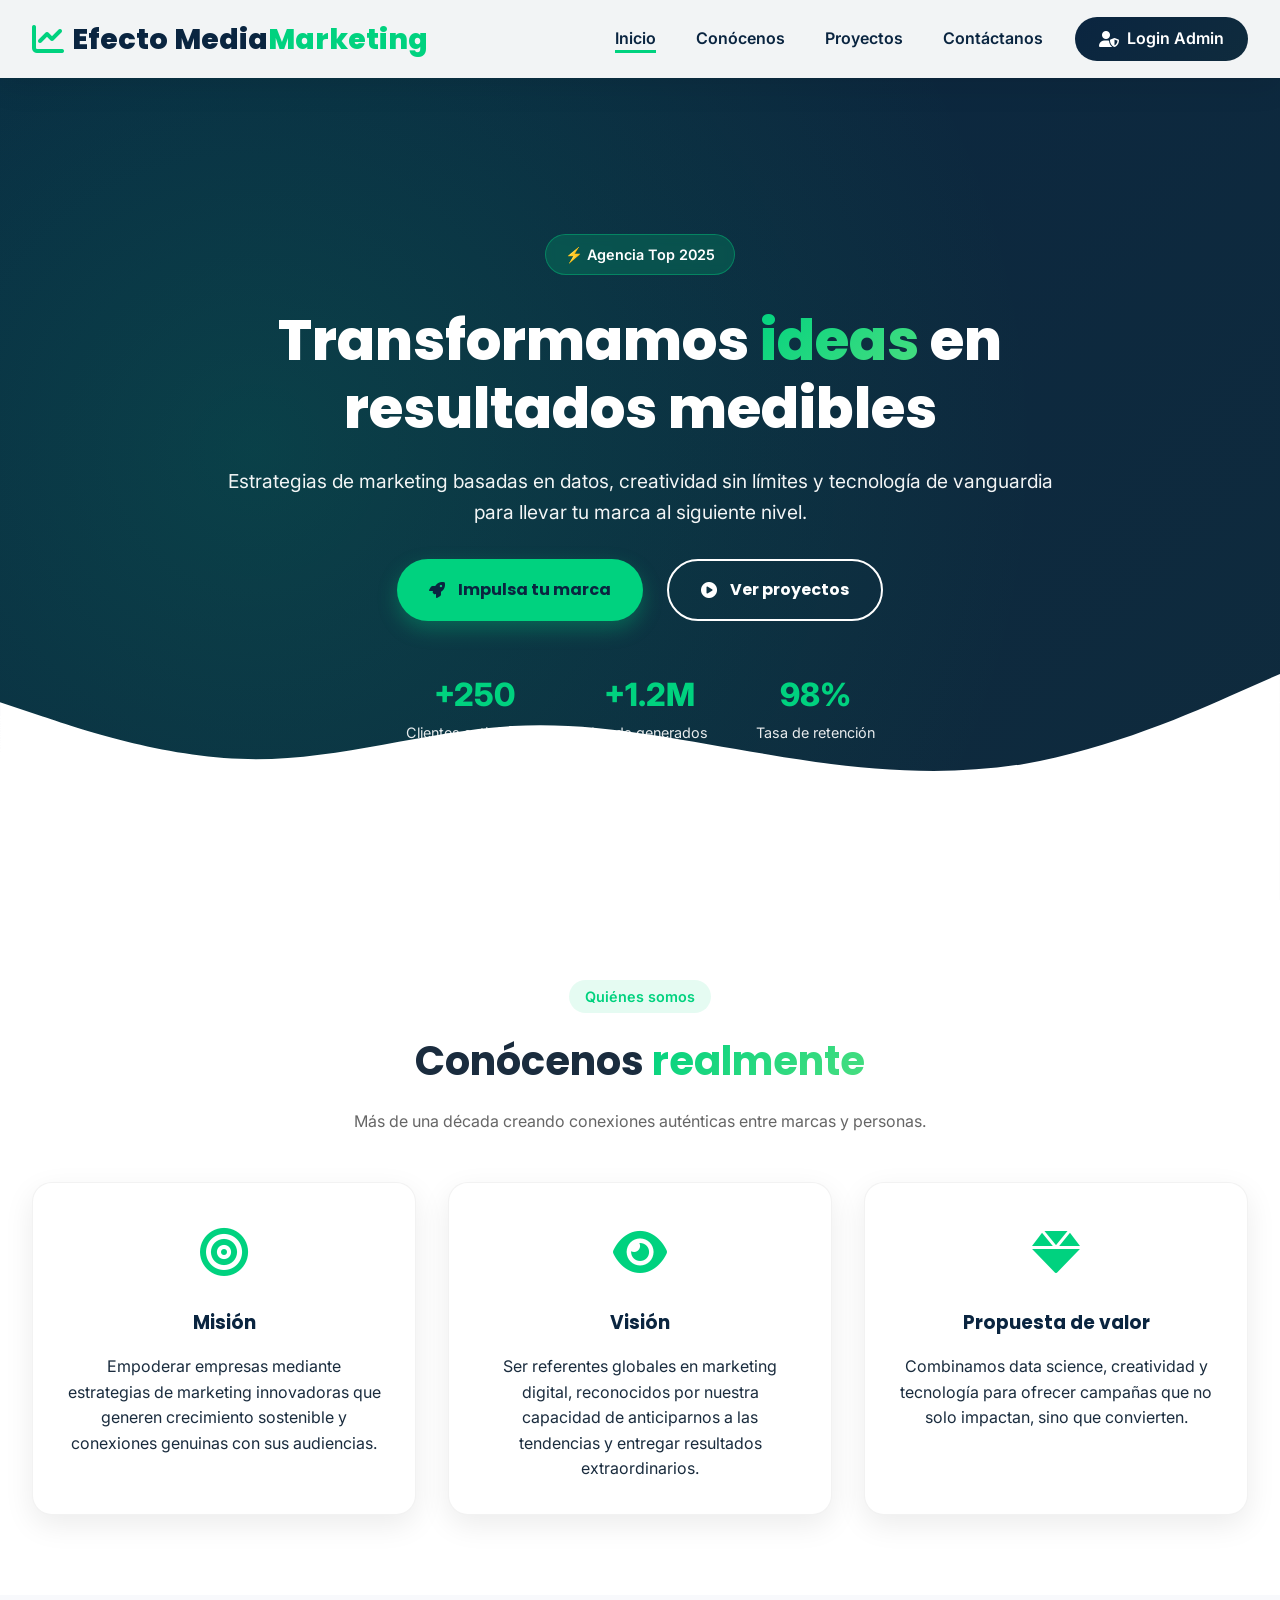
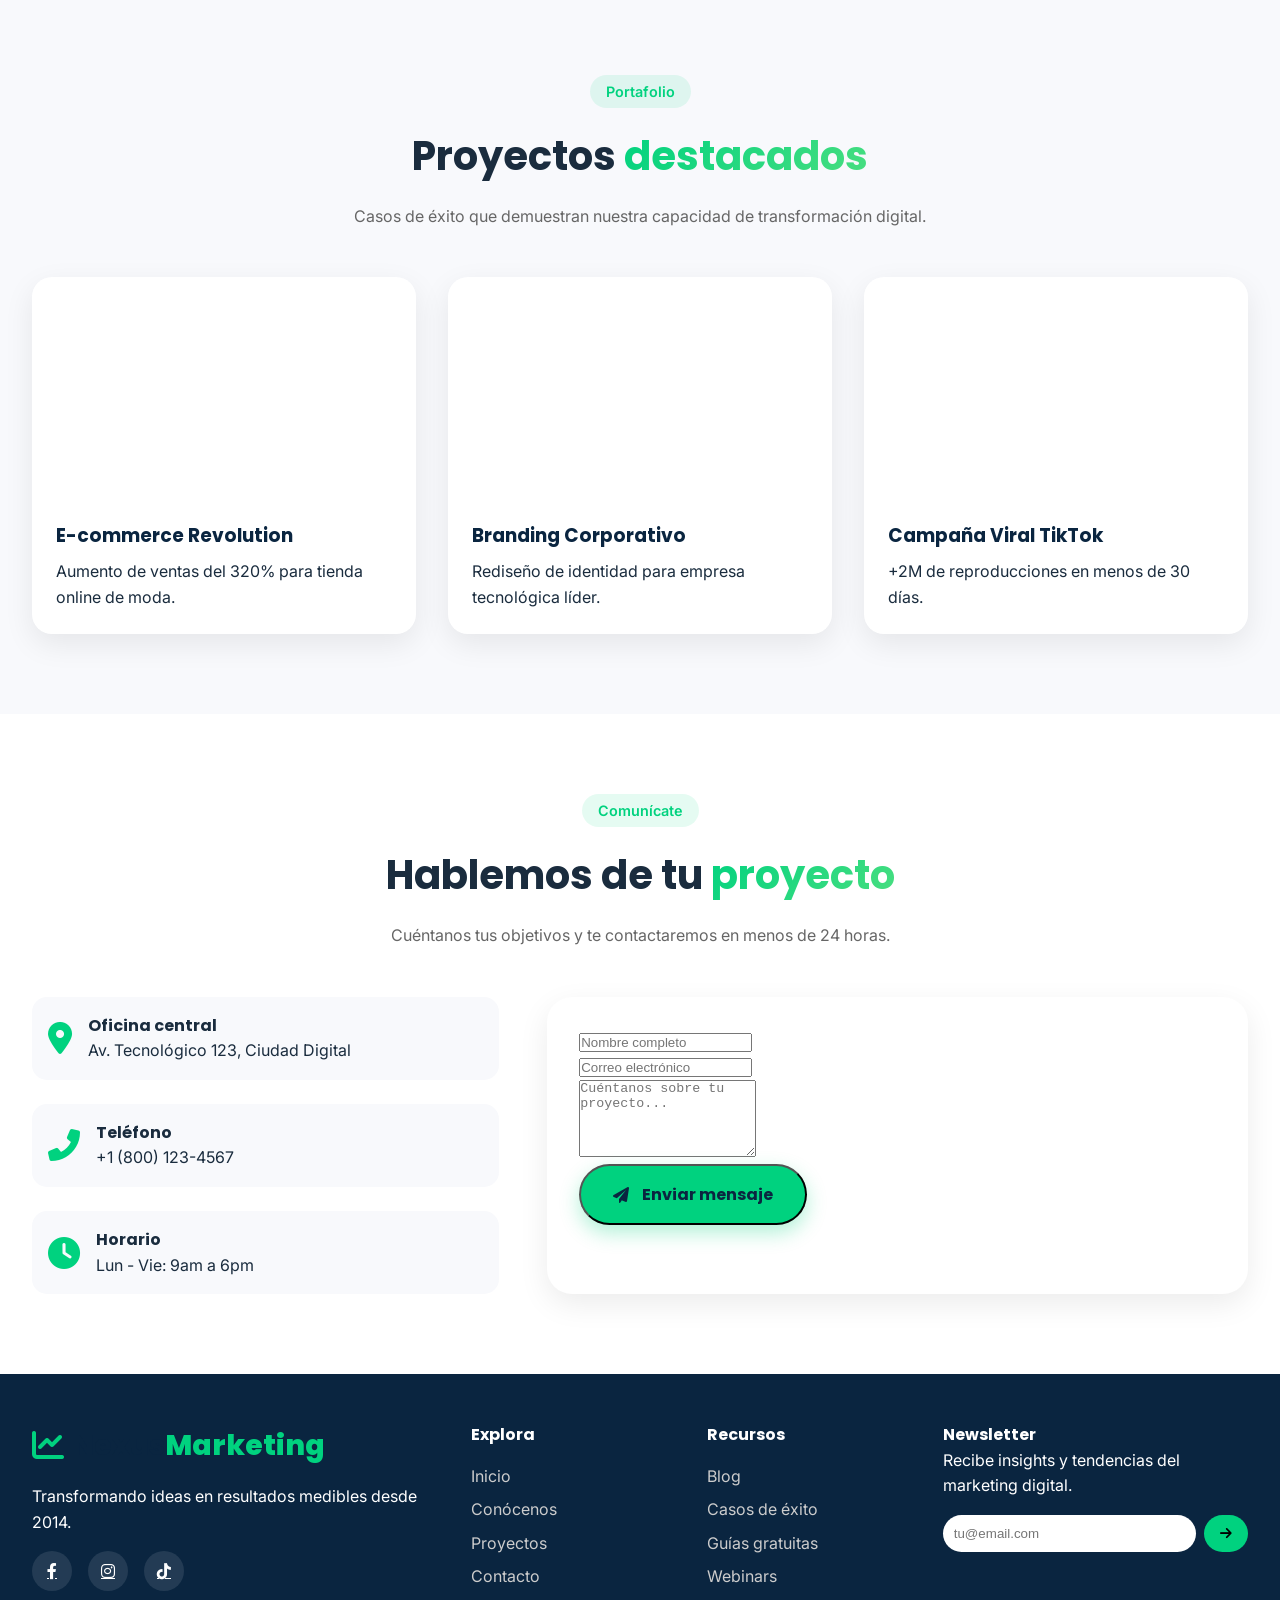
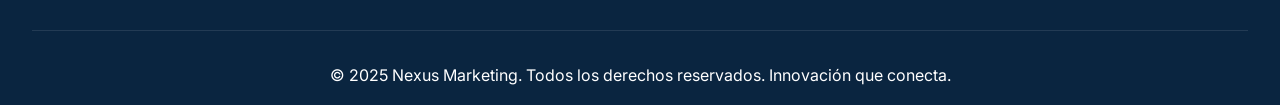
==== index.html @ e6015b18 "Add files via upload" ====
<!DOCTYPE html>
<html lang="es">
<head>
    <meta charset="UTF-8">
    <meta name="viewport" content="width=device-width, initial-scale=1.0, user-scalable=yes">
    <title>Efecto Media | Soluciones Digitales de Alto Impacto</title>
    <meta name="description" content="Agencia de marketing especializada en estrategias digitales que conectan marcas con audiencias. Innovación, resultados y crecimiento garantizado.">
    
    <!-- Preconnect para fuentes y librerías -->
    <link rel="preconnect" href="https://fonts.googleapis.com">
    <link rel="preconnect" href="https://fonts.gstatic.com" crossorigin>
    
    <!-- Google Fonts: Poppins + Inter -->
    <link href="https://fonts.googleapis.com/css2?family=Inter:opsz,wght@14..32,300;14..32,400;14..32,500;14..32,600;14..32,700;14..32,800&family=Poppins:wght@400;500;600;700;800&display=swap" rel="stylesheet">
    
    <!-- AOS Library para animaciones scroll -->
    <link href="https://unpkg.com/aos@2.3.1/dist/aos.css" rel="stylesheet">
    
    <!-- Font Awesome 6 (gratuito) -->
    <link rel="stylesheet" href="https://cdnjs.cloudflare.com/ajax/libs/font-awesome/6.0.0-beta3/css/all.min.css">
    
    <!-- CSS Principal -->
    <link rel="stylesheet" href="css/styles.css">
</head>
<body>

    <!-- ==================== HEADER / NAVBAR ==================== -->
    <header class="header" id="header">
        <nav class="navbar container">
            <div class="logo">
                <i class="fas fa-chart-line"></i>
                <span>Efecto Media<span class="highlight">Marketing</span></span>
            </div>
            <div class="nav-menu" id="navMenu">
                <ul class="nav-links">
                    <li><a href="#home" class="nav-link active">Inicio</a></li>
                    <li><a href="#about" class="nav-link">Conócenos</a></li>
                    <li><a href="#projects" class="nav-link">Proyectos</a></li>
                    <li><a href="#contact" class="nav-link">Contáctanos</a></li>
                </ul>
                <div class="nav-actions">
                    <a href="login.html" class="btn-login"><i class="fas fa-user-shield"></i> Login Admin</a>
                </div>
            </div>
            <div class="hamburger" id="hamburger">
                <span></span>
                <span></span>
                <span></span>
            </div>
        </nav>
    </header>

    <main>
           <!-- ==================== HERO SECTION ==================== -->
        <section id="home" class="hero" id="heroSection">
            <div class="hero-overlay"></div>
            <div class="hero-content container" data-aos="fade-up" data-aos-duration="1000">
                <div class="hero-badge">
                    <span class="badge-pulse">⚡ Agencia Top 2025</span>
                </div>
                <h1 class="hero-title">
                    Transformamos <span class="gradient-text">ideas</span> en<br>resultados medibles
                </h1>
                <p class="hero-description">
                    Estrategias de marketing basadas en datos, creatividad sin límites y tecnología de vanguardia 
                    para llevar tu marca al siguiente nivel.
                </p>
                <div class="hero-buttons">
                    <a href="#contact" class="btn-primary">
                        <i class="fas fa-rocket"></i> Impulsa tu marca
                    </a>
                    <a href="#projects" class="btn-outline">
                        <i class="fas fa-play-circle"></i> Ver proyectos
                    </a>
                </div>
                <div class="hero-stats">
                    <div class="stat">
                        <span class="stat-number">+250</span>
                        <span class="stat-label">Clientes satisfechos</span>
                    </div>
                    <div class="stat">
                        <span class="stat-number">+1.2M</span>
                        <span class="stat-label">Leads generados</span>
                    </div>
                    <div class="stat">
                        <span class="stat-number">98%</span>
                        <span class="stat-label">Tasa de retención</span>
                    </div>
                </div>
            </div>
            <div class="hero-wave">
                <svg xmlns="http://www.w3.org/2000/svg" viewBox="0 0 1440 320">
                    <path fill="#ffffff" fill-opacity="1" d="M0,96L48,112C96,128,192,160,288,160C384,160,480,128,576,122.7C672,117,768,139,864,154.7C960,171,1056,181,1152,165.3C1248,149,1344,107,1392,85.3L1440,64L1440,320L1392,320C1344,320,1248,320,1152,320C1056,320,960,320,864,320C768,320,672,320,576,320C480,320,384,320,288,320C192,320,96,320,48,320L0,320Z"></path>
                </svg>
            </div>
        </section>

        <!-- ==================== CONÓCENOS ==================== -->
        <section id="about" class="about section">
            <div class="container">
                <div class="section-header" data-aos="fade-up">
                    <span class="section-tag">Quiénes somos</span>
                    <h2>Conócenos <span class="gradient-text">realmente</span></h2>
                    <p>Más de una década creando conexiones auténticas entre marcas y personas.</p>
                </div>
                <div class="about-grid">
                    <div class="about-card" data-aos="fade-right" data-aos-delay="100">
                        <div class="about-icon"><i class="fas fa-bullseye"></i></div>
                        <h3>Misión</h3>
                        <p>Empoderar empresas mediante estrategias de marketing innovadoras que generen crecimiento sostenible y conexiones genuinas con sus audiencias.</p>
                    </div>
                    <div class="about-card" data-aos="fade-up" data-aos-delay="200">
                        <div class="about-icon"><i class="fas fa-eye"></i></div>
                        <h3>Visión</h3>
                        <p>Ser referentes globales en marketing digital, reconocidos por nuestra capacidad de anticiparnos a las tendencias y entregar resultados extraordinarios.</p>
                    </div>
                    <div class="about-card" data-aos="fade-left" data-aos-delay="300">
                        <div class="about-icon"><i class="fas fa-gem"></i></div>
                        <h3>Propuesta de valor</h3>
                        <p>Combinamos data science, creatividad y tecnología para ofrecer campañas que no solo impactan, sino que convierten.</p>
                    </div>
                </div>
            </div>
        </section>

        <!-- ==================== PROYECTOS ==================== -->
        <section id="projects" class="projects section">
            <div class="container">
                <div class="section-header" data-aos="fade-up">
                    <span class="section-tag">Portafolio</span>
                    <h2>Proyectos <span class="gradient-text">destacados</span></h2>
                    <p>Casos de éxito que demuestran nuestra capacidad de transformación digital.</p>
                </div>
                <div class="projects-grid" id="projectsContainer">
                    <!-- Los proyectos se cargarán dinámicamente desde localStorage o datos por defecto -->
                </div>
            </div>
        </section>

        <!-- ==================== CONTACTO ==================== -->
        <section id="contact" class="contact section">
            <div class="container">
                <div class="section-header" data-aos="fade-up">
                    <span class="section-tag">Comunícate</span>
                    <h2>Hablemos de tu <span class="gradient-text">proyecto</span></h2>
                    <p>Cuéntanos tus objetivos y te contactaremos en menos de 24 horas.</p>
                </div>
                <div class="contact-grid">
                    <div class="contact-info" data-aos="fade-right">
                        <div class="info-card">
                            <i class="fas fa-map-marker-alt"></i>
                            <div>
                                <h4>Oficina central</h4>
                                <p>Av. Tecnológico 123, Ciudad Digital</p>
                            </div>
                        </div>
                        <div class="info-card">
                            <i class="fas fa-phone-alt"></i>
                            <div>
                                <h4>Teléfono</h4>
                                <p>+1 (800) 123-4567</p>
                            </div>
                        </div>
                        <div class="info-card">
                            <i class="fas fa-clock"></i>
                            <div>
                                <h4>Horario</h4>
                                <p>Lun - Vie: 9am a 6pm</p>
                            </div>
                        </div>
                    </div>
                    <form id="contactForm" class="contact-form" data-aos="fade-left">
                        <div class="form-row">
                            <div class="form-group">
                                <input type="text" id="contactName" placeholder="Nombre completo" required>
                            </div>
                            <div class="form-group">
                                <input type="email" id="contactEmail" placeholder="Correo electrónico" required>
                            </div>
                        </div>
                        <div class="form-group">
                            <textarea id="contactMessage" rows="5" placeholder="Cuéntanos sobre tu proyecto..." required></textarea>
                        </div>
                        <button type="submit" class="btn-primary">
                            <i class="fas fa-paper-plane"></i> Enviar mensaje
                        </button>
                    </form>
                </div>
            </div>
        </section>
    </main>

    <!-- ==================== FOOTER ==================== -->
    <footer class="footer">
        <div class="container">
            <div class="footer-grid">
                <div class="footer-brand">
                    <div class="logo">
                        <i class="fas fa-chart-line"></i>
                        <span>Nexus<span class="highlight">Marketing</span></span>
                    </div>
                    <p>Transformando ideas en resultados medibles desde 2014.</p>
                    <div class="social-links">
                        <a href="#" aria-label="Facebook"><i class="fab fa-facebook-f"></i></a>
                        <a href="#" aria-label="Instagram"><i class="fab fa-instagram"></i></a>
                        <a href="#" aria-label="TikTok"><i class="fab fa-tiktok"></i></a>
                    </div>
                </div>
                <div class="footer-links">
                    <h4>Explora</h4>
                    <ul>
                        <li><a href="#home">Inicio</a></li>
                        <li><a href="#about">Conócenos</a></li>
                        <li><a href="#projects">Proyectos</a></li>
                        <li><a href="#contact">Contacto</a></li>
                    </ul>
                </div>
                <div class="footer-links">
                    <h4>Recursos</h4>
                    <ul>
                        <li><a href="#">Blog</a></li>
                        <li><a href="#">Casos de éxito</a></li>
                        <li><a href="#">Guías gratuitas</a></li>
                        <li><a href="#">Webinars</a></li>
                    </ul>
                </div>
                <div class="footer-newsletter">
                    <h4>Newsletter</h4>
                    <p>Recibe insights y tendencias del marketing digital.</p>
                    <form id="newsletterForm">
                        <input type="email" placeholder="tu@email.com" required>
                        <button type="submit"><i class="fas fa-arrow-right"></i></button>
                    </form>
                </div>
            </div>
            <div class="footer-bottom">
                <p>&copy; 2025 Nexus Marketing. Todos los derechos reservados. Innovación que conecta.</p>
            </div>
        </div>
    </footer>

    <!-- Scripts -->
    <script src="https://unpkg.com/aos@2.3.1/dist/aos.js"></script>
       <script src="js/main.js"></script>
    <script>
        // Cargar imagen del hero desde localStorage
        function loadHeroBackground() {
            const heroSection = document.getElementById('heroSection');
            const savedImage = localStorage.getItem('nexus_hero_image');
            if (heroSection) {
                if (savedImage && savedImage.trim() !== '') {
                    heroSection.style.background = `linear-gradient(135deg, rgba(10,37,64,0.85), rgba(15,43,61,0.9)), url('${savedImage}') center/cover fixed`;
                } else {
                    heroSection.style.background = `linear-gradient(135deg, var(--deep-blue) 0%, var(--dark-navy) 100%)`;
                }
            }
        }
        
        // Ejecutar al cargar
        loadHeroBackground();
        
        // Escuchar cambios en localStorage
        window.addEventListener('storage', (e) => {
            if (e.key === 'nexus_hero_image') {
                loadHeroBackground();
            }
        });
    </script>
</body>
</body>
</body>
</html>
---- css/styles.css ----
/* ========== VARIABLES GLOBALES ========== */
:root {
    /* Colores Seattle Seahawks inspirados */
    --deep-blue: #0A2540;
    --vibrant-green: #00D27F;
    --dark-navy: #0F2B3D;
    --light-gray: #F8F9FC;
    --pure-white: #FFFFFF;
    --soft-black: #1A2C3E;
    --accent-blue: #0055FF;
    --shadow-sm: 0 10px 30px rgba(0,0,0,0.08);
    --shadow-md: 0 20px 40px rgba(0,0,0,0.12);
    --shadow-lg: 0 30px 60px rgba(0,0,0,0.15);
    --transition: all 0.4s cubic-bezier(0.25, 0.46, 0.45, 0.94);
}

* {
    margin: 0;
    padding: 0;
    box-sizing: border-box;
}

html {
    scroll-behavior: smooth;
    overflow-x: hidden;
}

body {
    font-family: 'Inter', sans-serif;
    background-color: var(--pure-white);
    color: var(--soft-black);
    line-height: 1.6;
    overflow-x: hidden;
}

h1, h2, h3, h4, .logo, .btn-primary, .btn-outline {
    font-family: 'Poppins', sans-serif;
}

.container {
    max-width: 1280px;
    margin: 0 auto;
    padding: 0 2rem;
}

/* ========== HEADER ========== */
.header {
    position: fixed;
    top: 0;
    width: 100%;
    background: rgba(255,255,255,0.95);
    backdrop-filter: blur(10px);
    z-index: 1000;
    box-shadow: var(--shadow-sm);
    transition: var(--transition);
}

.navbar {
    display: flex;
    justify-content: space-between;
    align-items: center;
    padding: 1rem 2rem;
    max-width: 1400px;
    margin: 0 auto;
}

.logo {
    font-size: 1.8rem;
    font-weight: 800;
    display: flex;
    align-items: center;
    gap: 0.5rem;
}

.logo i {
    color: var(--vibrant-green);
    font-size: 2rem;
}

/* ========== EFECTO NEÓN PARA EL LOGO ========== */
.logo span {
    color: var(--deep-blue);
    transition: all 0.3s ease;
}

.logo:hover span {
    text-shadow: 0 0 10px rgba(0,210,127,0.5),
                 0 0 20px rgba(0,210,127,0.3),
                 0 0 30px rgba(0,210,127,0.2);
}

.logo .highlight {
    color: var(--vibrant-green);
    transition: all 0.3s ease;
}

.logo:hover .highlight {
    text-shadow: 0 0 15px rgba(0,210,127,0.8),
                 0 0 30px rgba(0,210,127,0.5);
}

.nav-menu {
    display: flex;
    align-items: center;
    gap: 2rem;
}

.nav-links {
    display: flex;
    gap: 2.5rem;
    list-style: none;
}

.nav-link {
    text-decoration: none;
    color: var(--deep-blue);
    font-weight: 600;
    transition: var(--transition);
    position: relative;
}

.nav-link::after {
    content: '';
    position: absolute;
    bottom: -5px;
    left: 0;
    width: 0%;
    height: 3px;
    background: var(--vibrant-green);
    transition: var(--transition);
}

.nav-link:hover::after,
.nav-link.active::after {
    width: 100%;
}

.nav-link:hover {
    color: var(--vibrant-green);
}

.nav-actions {
    margin-left: auto;
}

.btn-login {
    background: linear-gradient(135deg, var(--deep-blue), var(--dark-navy));
    color: white;
    padding: 0.6rem 1.5rem;
    border-radius: 50px;
    text-decoration: none;
    font-weight: 600;
    transition: var(--transition);
    display: inline-flex;
    align-items: center;
    gap: 0.5rem;
}

.btn-login:hover {
    transform: translateY(-2px);
    box-shadow: var(--shadow-md);
    background: linear-gradient(135deg, var(--vibrant-green), #00a85a);
}

.hamburger {
    display: none;
    flex-direction: column;
    cursor: pointer;
}

.hamburger span {
    width: 25px;
    height: 3px;
    background: var(--deep-blue);
    margin: 3px 0;
    transition: var(--transition);
}

/* ========== HERO SECTION ========== */
.hero {
    position: relative;
    min-height: 100vh;
    background: linear-gradient(135deg, var(--deep-blue) 0%, var(--dark-navy) 100%);
    display: flex;
    align-items: center;
    overflow: hidden;
    margin-top: 0;
    padding-top: 80px;
}

.hero-overlay {
    position: absolute;
    top: 0;
    left: 0;
    width: 100%;
    height: 100%;
    background: radial-gradient(circle at 20% 50%, rgba(0,210,127,0.15) 0%, transparent 70%);
}

.hero-content {
    position: relative;
    z-index: 2;
    color: white;
    text-align: center;
    max-width: 900px;
    margin: 0 auto;
}

.hero-badge {
    margin-bottom: 2rem;
}

.badge-pulse {
    background: rgba(0,210,127,0.2);
    backdrop-filter: blur(5px);
    padding: 0.5rem 1.2rem;
    border-radius: 50px;
    font-size: 0.9rem;
    font-weight: 600;
    border: 1px solid rgba(0,210,127,0.4);
    display: inline-block;
    animation: pulse 2s infinite;
}

@keyframes pulse {
    0% { box-shadow: 0 0 0 0 rgba(0,210,127,0.4); }
    70% { box-shadow: 0 0 0 10px rgba(0,210,127,0); }
    100% { box-shadow: 0 0 0 0 rgba(0,210,127,0); }
}

.hero-title {
    font-size: 3.5rem;
    font-weight: 800;
    line-height: 1.2;
    margin-bottom: 1.5rem;
}

.gradient-text {
    background: linear-gradient(135deg, var(--vibrant-green), #4ade80);
    -webkit-background-clip: text;
    background-clip: text;
    color: transparent;
}

.hero-description {
    font-size: 1.2rem;
    margin-bottom: 2rem;
    opacity: 0.95;
}

.hero-buttons {
    display: flex;
    gap: 1.5rem;
    justify-content: center;
    margin-bottom: 3rem;
    flex-wrap: wrap;
}

.btn-primary, .btn-outline {
    padding: 1rem 2rem;
    border-radius: 50px;
    text-decoration: none;
    font-weight: 700;
    transition: var(--transition);
    display: inline-flex;
    align-items: center;
    gap: 0.8rem;
    font-size: 1rem;
}

.btn-primary {
    background: var(--vibrant-green);
    color: var(--deep-blue);
    box-shadow: 0 8px 20px rgba(0,210,127,0.3);
}

.btn-primary:hover {
    transform: translateY(-3px);
    box-shadow: 0 15px 30px rgba(0,210,127,0.4);
    background: #00e088;
}

.btn-outline {
    border: 2px solid white;
    color: white;
    background: transparent;
}

.btn-outline:hover {
    background: white;
    color: var(--deep-blue);
    transform: translateY(-3px);
}

.hero-stats {
    display: flex;
    justify-content: center;
    gap: 3rem;
    margin-top: 2rem;
}

.stat {
    text-align: center;
}

.stat-number {
    display: block;
    font-size: 2rem;
    font-weight: 800;
    color: var(--vibrant-green);
}

.stat-label {
    font-size: 0.9rem;
    opacity: 0.9;
}

.hero-wave {
    position: absolute;
    bottom: -1px;
    left: 0;
    width: 100%;
    line-height: 0;
}

/* ========== SECCIONES GENERALES ========== */
.section {
    padding: 5rem 0;
}

.section-header {
    text-align: center;
    margin-bottom: 3rem;
}

.section-tag {
    display: inline-block;
    background: rgba(0,210,127,0.1);
    color: var(--vibrant-green);
    padding: 0.3rem 1rem;
    border-radius: 50px;
    font-weight: 600;
    font-size: 0.9rem;
    margin-bottom: 1rem;
}

.section-header h2 {
    font-size: 2.5rem;
    margin-bottom: 1rem;
}

.section-header p {
    color: #666;
    max-width: 600px;
    margin: 0 auto;
}

/* ========== ABOUT ========== */
.about-grid {
    display: grid;
    grid-template-columns: repeat(auto-fit, minmax(280px, 1fr));
    gap: 2rem;
}

.about-card {
    background: white;
    padding: 2rem;
    border-radius: 20px;
    text-align: center;
    transition: var(--transition);
    box-shadow: var(--shadow-sm);
    border: 1px solid rgba(0,0,0,0.05);
}

.about-card:hover {
    transform: translateY(-10px);
    box-shadow: var(--shadow-md);
}

.about-icon {
    font-size: 3rem;
    color: var(--vibrant-green);
    margin-bottom: 1rem;
}

.about-card h3 {
    margin-bottom: 1rem;
    color: var(--deep-blue);
}

/* ========== PROYECTOS ========== */
.projects {
    background: var(--light-gray);
}

.projects-grid {
    display: grid;
    grid-template-columns: repeat(auto-fill, minmax(320px, 1fr));
    gap: 2rem;
}

.project-card {
    background: white;
    border-radius: 20px;
    overflow: hidden;
    transition: var(--transition);
    box-shadow: var(--shadow-sm);
}

.project-card:hover {
    transform: translateY(-8px);
    box-shadow: var(--shadow-md);
}

.project-image {
    height: 220px;
    background-size: cover;
    background-position: center;
    position: relative;
}

.project-overlay {
    position: absolute;
    inset: 0;
    background: rgba(0,210,127,0.9);
    display: flex;
    align-items: center;
    justify-content: center;
    opacity: 0;
    transition: var(--transition);
}

.project-card:hover .project-overlay {
    opacity: 1;
}

.project-info {
    padding: 1.5rem;
}

.project-info h3 {
    color: var(--deep-blue);
    margin-bottom: 0.5rem;
}

/* ========== CONTACTO ========== */
.contact {
    background: var(--pure-white);
}

.contact-grid {
    display: grid;
    grid-template-columns: 1fr 1.5fr;
    gap: 3rem;
}

.contact-info {
    display: flex;
    flex-direction: column;
    gap: 1.5rem;
}

.info-card {
    display: flex;
    gap: 1rem;
    align-items: center;
    padding: 1rem;
    background: var(--light-gray);
    border-radius: 15px;
}

.info-card i {
    font-size: 2rem;
    color: var(--vibrant-green);
}

.contact-form {
    background: white;
    padding: 2rem;
    border-radius: 25px;
    box-shadow: var(--shadow-sm);
}

/* ========== FOOTER ========== */
.footer {
    background: var(--deep-blue);
    color: white;
    padding: 3rem 0 1rem;
}

.footer-grid {
    display: grid;
    grid-template-columns: 2fr 1fr 1fr 1.5fr;
    gap: 2rem;
    margin-bottom: 2rem;
}

.footer-brand .logo {
    margin-bottom: 1rem;
}

.social-links {
    display: flex;
    gap: 1rem;
    margin-top: 1rem;
}

.social-links a {
    color: white;
    background: rgba(255,255,255,0.1);
    width: 40px;
    height: 40px;
    border-radius: 50%;
    display: flex;
    align-items: center;
    justify-content: center;
    transition: var(--transition);
}

.social-links a:hover {
    background: var(--vibrant-green);
    transform: translateY(-3px);
}

.footer-links h4 {
    margin-bottom: 1rem;
}

.footer-links ul {
    list-style: none;
}

.footer-links li {
    margin-bottom: 0.5rem;
}

.footer-links a {
    color: #ccc;
    text-decoration: none;
    transition: var(--transition);
}

.footer-links a:hover {
    color: var(--vibrant-green);
}

.footer-newsletter form {
    display: flex;
    gap: 0.5rem;
    margin-top: 1rem;
}

.footer-newsletter input {
    flex: 1;
    padding: 0.7rem;
    border: none;
    border-radius: 50px;
}

.footer-newsletter button {
    background: var(--vibrant-green);
    border: none;
    padding: 0 1rem;
    border-radius: 50px;
    cursor: pointer;
    transition: var(--transition);
}

.footer-bottom {
    text-align: center;
    padding-top: 2rem;
    border-top: 1px solid rgba(255,255,255,0.1);
}

/* ========== RESPONSIVE ========== */
@media (max-width: 768px) {
    .nav-menu {
        position: fixed;
        left: -100%;
        top: 70px;
        flex-direction: column;
        background: white;
        width: 100%;
        text-align: center;
        transition: 0.3s;
        box-shadow: var(--shadow-md);
        padding: 2rem;
    }

    .nav-menu.active {
        left: 0;
    }

    .nav-links {
        flex-direction: column;
        gap: 1.5rem;
    }
    
    .nav-actions {
        margin-left: 0;
        margin-top: 1rem;
    }

    .hamburger {
        display: flex;
    }

    .hero-title {
        font-size: 2rem;
    }

    .hero-stats {
        flex-direction: column;
        gap: 1rem;
    }

    .contact-grid,
    .footer-grid {
        grid-template-columns: 1fr;
    }

    .section-header h2 {
        font-size: 1.8rem;
    }
}
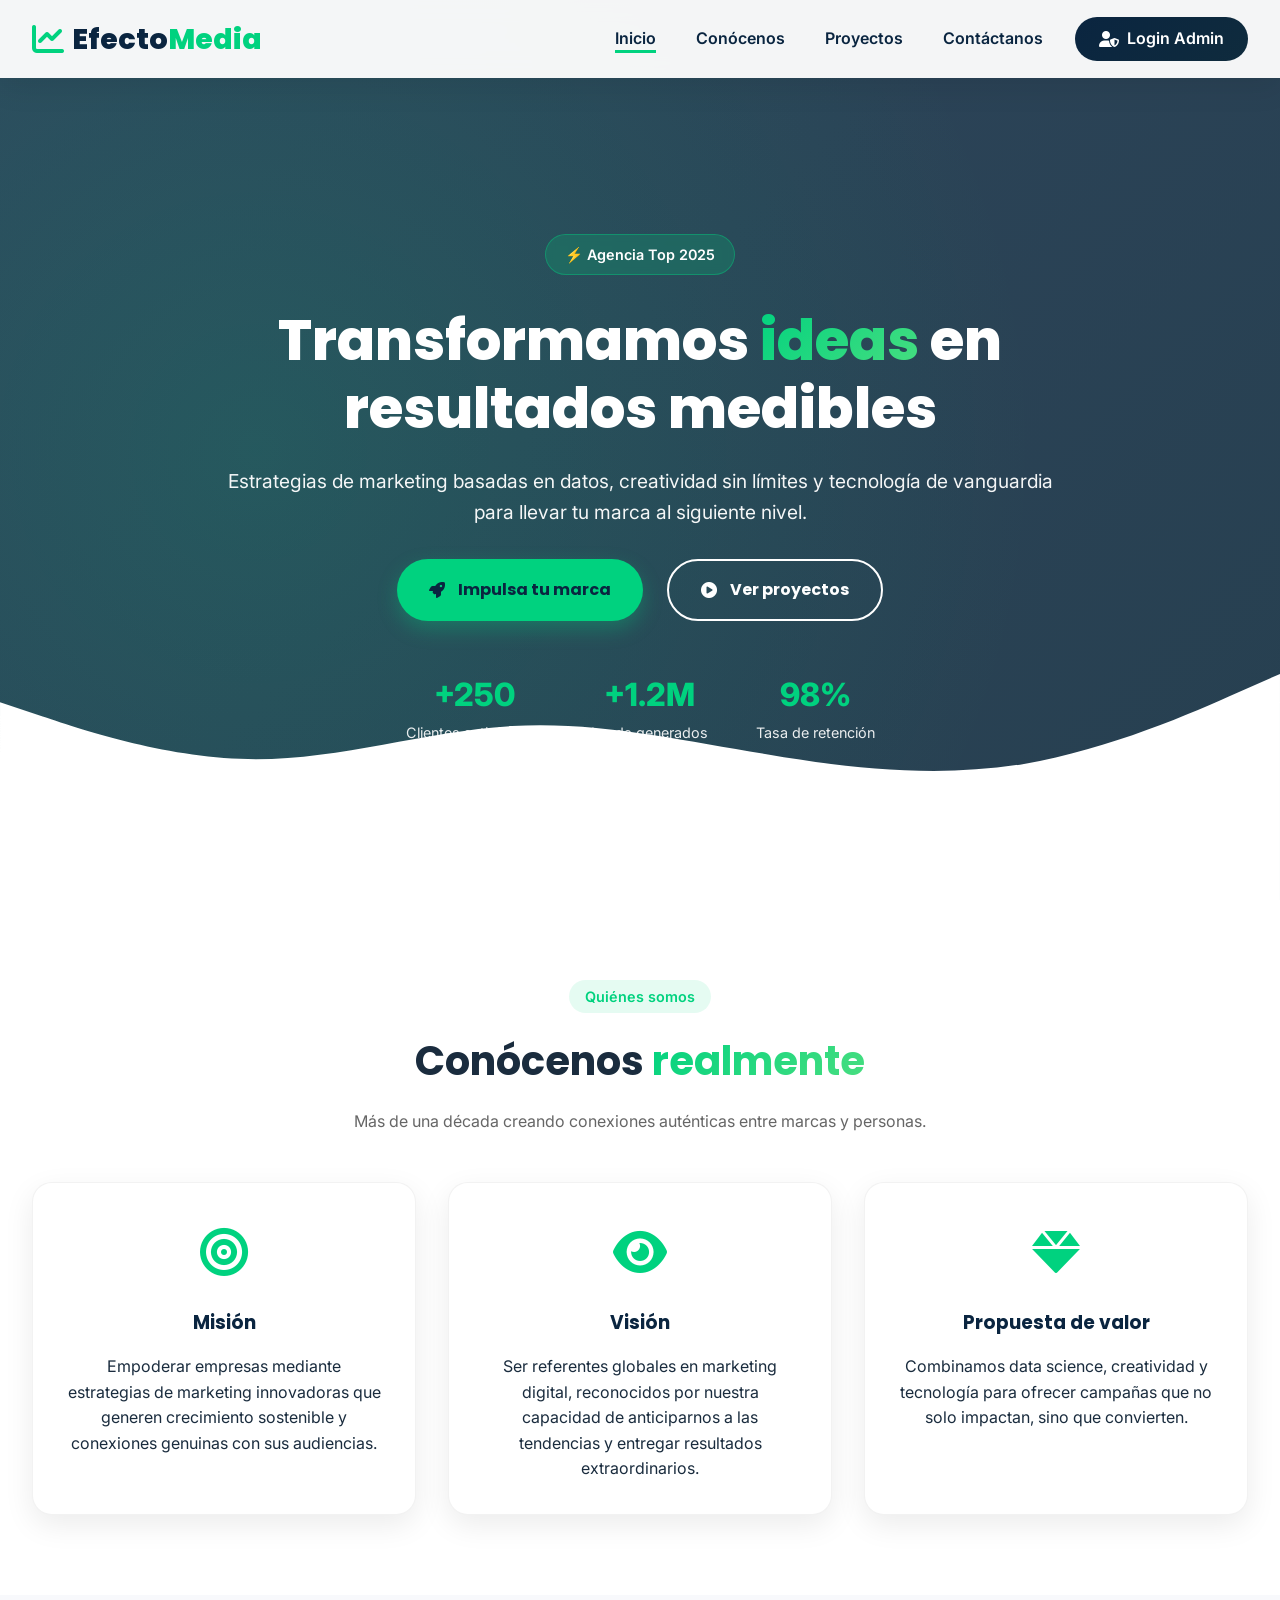
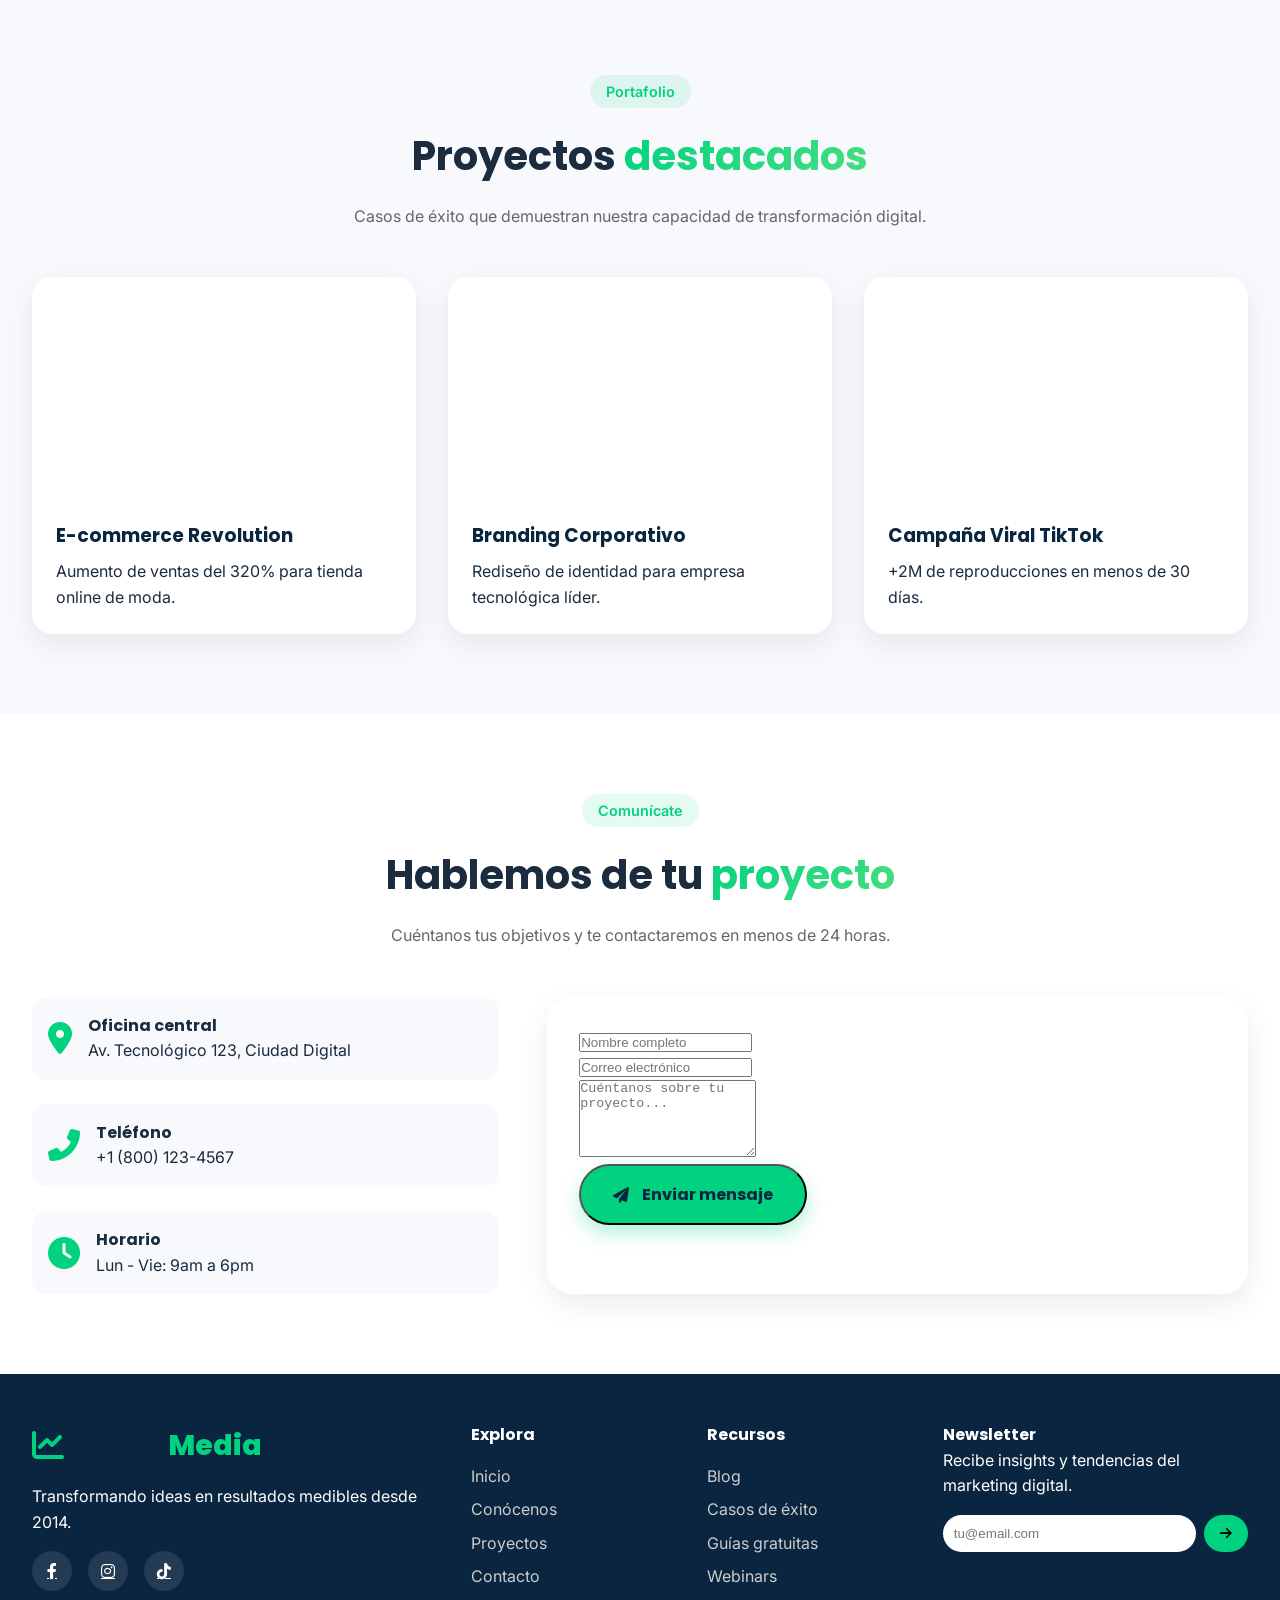
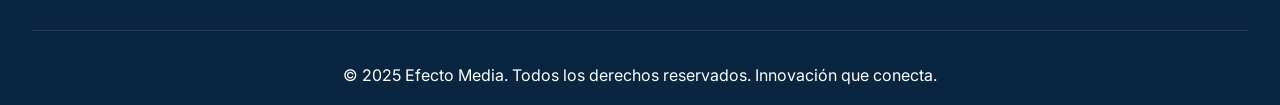
==== commit 9d518b5f: "Update index.html" ====
--- a/index.html
+++ b/index.html
@@ -29,7 +29,7 @@
         <nav class="navbar container">
             <div class="logo">
                 <i class="fas fa-chart-line"></i>
-                <span>Efecto Media<span class="highlight">Marketing</span></span>
+                <span>Efecto<span class="highlight">Media</span></span>
             </div>
             <div class="nav-menu" id="navMenu">
                 <ul class="nav-links">
@@ -51,8 +51,8 @@
     </header>
 
     <main>
-           <!-- ==================== HERO SECTION ==================== -->
-        <section id="home" class="hero" id="heroSection">
+        <!-- ==================== HERO SECTION CON IMAGEN ==================== -->
+        <section id="home" class="hero" id="heroSection" style="background: linear-gradient(135deg, rgba(10,37,64,0.85), rgba(15,43,61,0.9)), url('https://res.cloudinary.com/dvfrcrjv1/image/upload/v1775154544/Gemini_Generated_Image_sdy8cjsdy8cjsdy8_jfhm6k.png') center/cover fixed;">
             <div class="hero-overlay"></div>
             <div class="hero-content container" data-aos="fade-up" data-aos-duration="1000">
                 <div class="hero-badge">
@@ -197,7 +197,7 @@
                 <div class="footer-brand">
                     <div class="logo">
                         <i class="fas fa-chart-line"></i>
-                        <span>Nexus<span class="highlight">Marketing</span></span>
+                        <span>Efecto<span class="highlight">Media</span></span>
                     </div>
                     <p>Transformando ideas en resultados medibles desde 2014.</p>
                     <div class="social-links">
@@ -234,16 +234,16 @@
                 </div>
             </div>
             <div class="footer-bottom">
-                <p>&copy; 2025 Nexus Marketing. Todos los derechos reservados. Innovación que conecta.</p>
+                <p>&copy; 2025 Efecto Media. Todos los derechos reservados. Innovación que conecta.</p>
             </div>
         </div>
     </footer>
 
     <!-- Scripts -->
     <script src="https://unpkg.com/aos@2.3.1/dist/aos.js"></script>
-       <script src="js/main.js"></script>
+    <script src="js/main.js"></script>
     <script>
-        // Cargar imagen del hero desde localStorage
+        // Cargar imagen del hero desde localStorage (si el admin cambia la imagen)
         function loadHeroBackground() {
             const heroSection = document.getElementById('heroSection');
             const savedImage = localStorage.getItem('nexus_hero_image');
@@ -251,7 +251,8 @@
                 if (savedImage && savedImage.trim() !== '') {
                     heroSection.style.background = `linear-gradient(135deg, rgba(10,37,64,0.85), rgba(15,43,61,0.9)), url('${savedImage}') center/cover fixed`;
                 } else {
-                    heroSection.style.background = `linear-gradient(135deg, var(--deep-blue) 0%, var(--dark-navy) 100%)`;
+                    // Imagen por defecto
+                    heroSection.style.background = `linear-gradient(135deg, rgba(10,37,64,0.85), rgba(15,43,61,0.9)), url('https://res.cloudinary.com/dvfrcrjv1/image/upload/v1775154544/Gemini_Generated_Image_sdy8cjsdy8cjsdy8_jfhm6k.png') center/cover fixed`;
                 }
             }
         }
@@ -267,6 +268,4 @@
         });
     </script>
 </body>
-</body>
-</body>
-</html>+</html>
